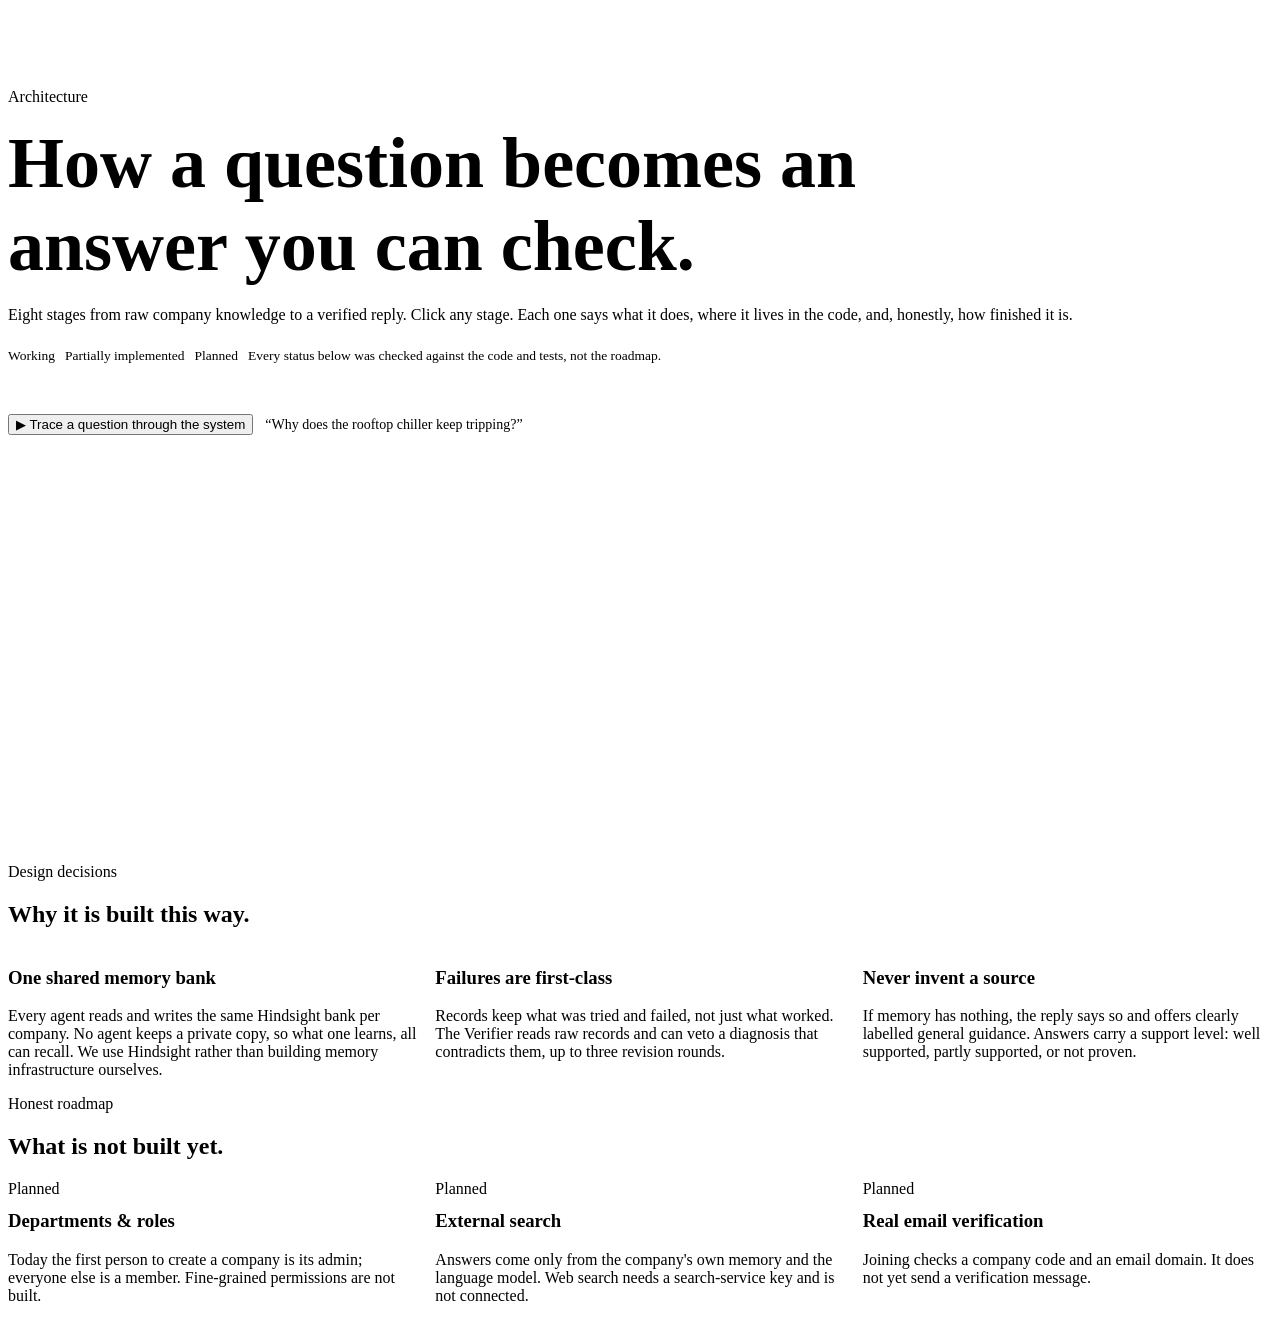
==== frontend/architecture.html @ f822f7d5 "Rebuild front end: landing, architecture, how-it-works, ChatGPT-style demo Navy/purple/cyan landing " ====
<!doctype html>
<html lang="en"><head><meta charset="utf-8"><meta name="viewport" content="width=device-width,initial-scale=1">
<title>Architecture — SiteMemory</title>
<link rel="preconnect" href="https://fonts.googleapis.com"><link href="https://fonts.googleapis.com/css2?family=Inter:wght@400;500;600&family=Sora:wght@600;700;800&family=JetBrains+Mono:wght@400;500&display=swap" rel="stylesheet">
<link rel="stylesheet" href="/static/site.css">
<style>
.top{padding:80px 0 30px}.top h1{font-size:clamp(38px,6vw,72px);font-weight:800;margin:16px 0 18px;max-width:900px}
.legend{display:flex;gap:10px;flex-wrap:wrap;margin-top:24px;align-items:center;color:var(--mu);font-size:13.5px}
.flow{display:grid;grid-template-columns:repeat(8,1fr);gap:10px;margin:46px 0 22px;position:relative}
.flow:before{content:"";position:absolute;left:3%;right:3%;top:32px;height:2px;background:var(--line)}
.flow .beam{position:absolute;left:3%;top:31px;height:4px;width:0;border-radius:4px;background:linear-gradient(90deg,var(--pu),var(--cy));box-shadow:0 0 18px var(--cy);transition:width .9s var(--ease)}
.nd{background:none;border:0;color:var(--tx);cursor:pointer;display:flex;flex-direction:column;align-items:center;gap:12px;font:inherit;position:relative;z-index:1;padding:0 2px}
.nd .ic{width:64px;height:64px;border-radius:20px;background:var(--card);border:1px solid var(--line);display:grid;place-items:center;font:700 18px "Sora";color:var(--pu2);transition:.35s var(--ease)}
.nd:hover .ic,.nd.on .ic{border-color:var(--pu);background:var(--card2);transform:translateY(-5px);box-shadow:0 18px 40px -12px rgba(139,92,246,.8);color:#fff}
.nd.lit .ic{border-color:var(--cy);box-shadow:0 0 0 4px rgba(34,211,238,.15),0 0 30px rgba(34,211,238,.5);color:#fff}
.nd span{font:600 13px "Inter";text-align:center;color:var(--mu);line-height:1.3}.nd.on span,.nd:hover span{color:#fff}
.nd i{position:absolute;top:-4px;right:calc(50% - 38px);width:12px;height:12px;border-radius:50%;border:2px solid var(--bg)}
.nd i.ok{background:var(--ok)}.nd i.part{background:var(--wa)}.nd i.plan{background:#556}
.trace{display:flex;gap:12px;align-items:center;flex-wrap:wrap;margin-bottom:34px}
.panel{display:grid;grid-template-columns:1.25fr 1fr;gap:18px}
.dp{min-height:360px}.dp h2{font-size:30px;margin:12px 0 10px}.dp .what{color:#cfd6f2;font-size:16.5px;margin-bottom:20px}
.kv{display:grid;gap:12px}.kv div{border-top:1px solid var(--line);padding-top:12px}.kv b{display:block;font:600 11.5px "Inter";letter-spacing:.1em;text-transform:uppercase;color:var(--pu2);margin-bottom:4px}.kv p{color:var(--mu);font-size:14.5px}
.kv .lim b{color:var(--wa)}
.side .row{display:flex;justify-content:space-between;gap:12px;padding:12px 0;border-bottom:1px solid var(--line);font-size:14.5px}.side .row:last-child{border:0}.side .row span{color:var(--mu)}
.mods{display:flex;gap:8px;flex-wrap:wrap;margin-top:6px}.mods span{font:500 12px "JetBrains Mono";color:var(--cy);background:rgba(34,211,238,.06);border:1px solid rgba(34,211,238,.25);padding:4px 9px;border-radius:8px}
.three{display:grid;grid-template-columns:repeat(3,1fr);gap:18px}
.dpanel{animation:pin .5s var(--ease)}@keyframes pin{from{opacity:0;transform:translateY(10px)}}
@media(max-width:900px){.flow{grid-template-columns:repeat(4,1fr);row-gap:30px}.flow:before,.beam{display:none}.panel,.three{grid-template-columns:1fr}}
</style></head><body>
<div id="spot"></div><div id="grid"></div><div id="navmount"></div>
<main>
<section class="top"><div class="wrap">
  <span class="eyebrow">Architecture</span>
  <h1 class="rv">How a question becomes <span class="grad">an answer you can check.</span></h1>
  <p class="lede rv" style="--d:1">Eight stages from raw company knowledge to a verified reply. Click any stage. Each one says what it does, where it lives in the code, and, honestly, how finished it is.</p>
  <div class="legend rv" style="--d:2"><span class="tag ok">Working</span><span class="tag part">Partially implemented</span><span class="tag plan">Planned</span><span>Every status below was checked against the code and tests, not the roadmap.</span></div>
</div></section>

<section style="padding-top:20px"><div class="wrap">
  <div class="trace rv"><button class="btn" id="run">▶ Trace a question through the system</button><span style="color:var(--mu);font-size:14px" id="tr">“Why does the rooftop chiller keep tripping?”</span></div>
  <div class="flow rv" id="flow"><div class="beam" id="beam"></div></div>
  <div class="panel">
    <div class="card dp" id="dp"></div>
    <div class="card side" id="side"></div>
  </div>
</div></section>

<section><div class="wrap">
  <div class="sec-h rv"><span class="eyebrow">Design decisions</span><h2>Why it is built <span class="grad">this way.</span></h2></div>
  <div class="three">
    <div class="card rv"><h3>One shared memory bank</h3><p>Every agent reads and writes the same Hindsight bank per company. No agent keeps a private copy, so what one learns, all can recall. We use Hindsight rather than building memory infrastructure ourselves.</p></div>
    <div class="card rv" style="--d:1"><h3>Failures are first-class</h3><p>Records keep what was tried and failed, not just what worked. The Verifier reads raw records and can veto a diagnosis that contradicts them, up to three revision rounds.</p></div>
    <div class="card rv" style="--d:2"><h3>Never invent a source</h3><p>If memory has nothing, the reply says so and offers clearly labelled general guidance. Answers carry a support level: well supported, partly supported, or not proven.</p></div>
  </div>
</div></section>

<section><div class="wrap">
  <div class="sec-h rv"><span class="eyebrow">Honest roadmap</span><h2>What is <span class="grad">not built yet.</span></h2></div>
  <div class="three">
    <div class="card rv"><span class="tag plan">Planned</span><h3 style="margin-top:12px">Departments &amp; roles</h3><p>Today the first person to create a company is its admin; everyone else is a member. Fine-grained permissions are not built.</p></div>
    <div class="card rv" style="--d:1"><span class="tag plan">Planned</span><h3 style="margin-top:12px">External search</h3><p>Answers come only from the company's own memory and the language model. Web search needs a search-service key and is not connected.</p></div>
    <div class="card rv" style="--d:2"><span class="tag plan">Planned</span><h3 style="margin-top:12px">Real email verification</h3><p>Joining checks a company code and an email domain. It does not yet send a verification message.</p></div>
  </div>
</div></section>
</main>
<div id="footmount"></div>
<script src="/static/site.js"></script>
<script>
$("#navmount").outerHTML=nav("a");$("#footmount").outerHTML=foot();
const N=[
 {k:"Knowledge sources",ic:"01",st:"ok",what:"Where experience enters: incident visits, written notes, uploaded documents, photos with a caption, and corrections made in chat.",
  how:"Technicians log visits or tell the chat \"Remember…\"; managers drop in case studies. Every item keeps its author and date.",lim:"A picture cannot be read without a vision model, so the person describes it and that caption is what is learned. Scanned PDFs are refused with a clear message.",mods:["records.py","workspaces.py","documents.py"],facts:[["Formats","txt · md · csv · json · log · text PDF"],["Provenance","author + date kept"],["Demo data","Sample HVAC records, labelled"]]},
 {k:"Document ingestion",ic:"02",st:"ok",what:"Turns a file into pieces a memory can hold, without losing where each piece came from.",
  how:"Text is extracted, cut into paragraph-aware sections of about 1,200 characters with a little overlap, and each section is retained with its document name and section number.",lim:"Limit of 60 sections and 2 MB per file.",mods:["documents.py","records.py","app.py /api/docs"],facts:[["Chunk size","≈1,200 chars + overlap"],["Max","60 sections · 2 MB"],["Reference","kept per section"]]},
 {k:"RAG retrieval + Hindsight memory",ic:"03",st:"ok",what:"The memory layer. Hindsight retains each record, recalls the ones that match a question, and reflects an answer from them.",
  how:"Each company has its own bank. Recall is tag-scoped when a machine or site is known. If Hindsight is unreachable or returns nothing right after a save, a local keyword index fills the gap, and the status chip says which backend answered.",lim:"We rely on Hindsight's internal search; there is no vector database of our own. Hindsight needs account credit; without it the app runs on the local keyword fallback.",mods:["memory.py","HindsightMemory","FallbackMemory","LocalMemory"],facts:[["Operations","retain · recall · reflect"],["Isolation","one bank per company"],["Fallback","local BM25, flagged in UI"]]},
 {k:"Agent orchestration",ic:"04",st:"part",what:"A mesh of agents that coordinate through the shared memory instead of passing private messages.",
  how:"Alarm feed → Dispatcher (rules) → Diagnostician (recall + reflect + model) → Parts → Verifier → Technician briefing. Each handoff is an event you can watch. Chaos drills switch one dependency off to show graceful degradation.",lim:"The Band transport between agents is tested against a mock only; with no Band keys the same agents run in-process. We do not fake that a live Band run happened.",mods:["mesh/runner.py","agents.py","beliefs.py","evidence.py"],facts:[["Agents","6 + Feedback/Learning"],["Transport","in-process · Band ready"],["Drills","band · memory · llm off"]]},
 {k:"Groq inference",ic:"05",st:"ok",what:"The language model that writes diagnoses, parts lists and general answers.",
  how:"A chain of models (gpt-oss-120b → gpt-oss-20b → qwen) with retry-after handling. If no model answers, rule-based backups produce a plain answer and the UI says so.",lim:"The free tier has daily token limits, which can empty the model chain. A paid key lifts that.",mods:["llm.py"],facts:[["Primary","openai/gpt-oss-120b"],["Failover","2 further models"],["No model","rule-based backup"]]},
 {k:"Verification",ic:"06",st:"part",what:"A check before anything reaches a technician: does the diagnosis contradict the raw records?",
  how:"The Verifier is deterministic code reading the raw records. It can veto or revise a diagnosis (up to three rounds). Chat answers are labelled by evidence level using the same provenance rules.",lim:"Free-form chat answers are labelled and cited but not yet run through the Verifier agent.",mods:["agents.py Verifier","provenance.py"],facts:[["Agent runs","Verifier can veto"],["Chat","provenance label"],["Rounds","max 3"]]},
 {k:"Final response",ic:"07",st:"ok",what:"What the person sees: the answer, the records behind it, how well supported it is, and what to do next.",
  how:"Sources are listed with reference and date. Corrections made by colleagues are shown first. When memory has nothing, the reply says so and gives general guidance, labelled as such.",lim:"A numeric confidence score is shown only where a real scoring mechanism exists (Wilson intervals on repair outcomes), never invented for chat.",mods:["app.py /api/chat","provenance.py"],facts:[["Shows","answer · sources · basis"],["Empty memory","says so, labels guidance"],["Corrections","shown first"]]},
 {k:"Feedback & learning",ic:"08",st:"ok",what:"Closes the loop so the memory improves from use.",
  how:"A thumbs-down with a correction is retained and surfaced ahead of the next answer. Repair outcomes move an evidence ladder (suspected → fixed at visit → stable 30 → 90 days); a belief-drift engine flags when the history changes.",lim:"Evaluation numbers on the real memory need Hindsight credit and a paid model tier to run in full; the harness is built and leak-proof, results are not claimed.",mods:["evidence.py","beliefs.py","evaluation.py"],facts:[["Evidence","Wilson intervals"],["Weak signal","n < 5 flagged"],["Eval","held-out replay harness"]]}
];
const flow=$("#flow");N.forEach((n,i)=>{const b=document.createElement("button");b.className="nd";b.innerHTML=`<i class="${n.st}"></i><div class="ic">${n.ic}</div><span>${n.k}</span>`;b.onclick=()=>pick(i);flow.appendChild(b)});
const SL={ok:["Working","ok"],part:["Partially implemented","part"],plan:["Planned","plan"]};
function pick(i,keepBeam){const n=N[i];$$(".nd").forEach((b,j)=>b.classList.toggle("on",j===i));
  const [lab,cls]=SL[n.st];
  $("#dp").innerHTML=`<div class="dpanel"><span class="tag ${cls}">${lab}</span><h2>${esc(n.k)}</h2><p class="what">${esc(n.what)}</p><div class="kv"><div><b>How it works</b><p>${esc(n.how)}</p></div><div class="lim"><b>Honest limit</b><p>${esc(n.lim)}</p></div></div></div>`;
  $("#side").innerHTML=`<div class="dpanel"><b style="font:600 11.5px Inter;letter-spacing:.1em;text-transform:uppercase;color:var(--pu2)">Where it lives</b><div class="mods" style="margin:10px 0 18px">${n.mods.map(m=>`<span>${esc(m)}</span>`).join("")}</div>${n.facts.map(f=>`<div class="row"><span>${esc(f[0])}</span><b>${esc(f[1])}</b></div>`).join("")}</div>`;
  if(!keepBeam)$("#beam").style.width=(i/(N.length-1)*94)+"%"}
let tracing=false;
$("#run").onclick=async()=>{if(tracing)return;tracing=true;$("#run").textContent="Tracing…";
  for(let i=0;i<N.length;i++){pick(i);$$(".nd")[i].classList.add("lit");await new Promise(r=>setTimeout(r,1100))}
  $("#run").textContent="▶ Trace again";tracing=false;setTimeout(()=>$$(".nd").forEach(b=>b.classList.remove("lit")),1500)};
pick(2);
</script></body></html>
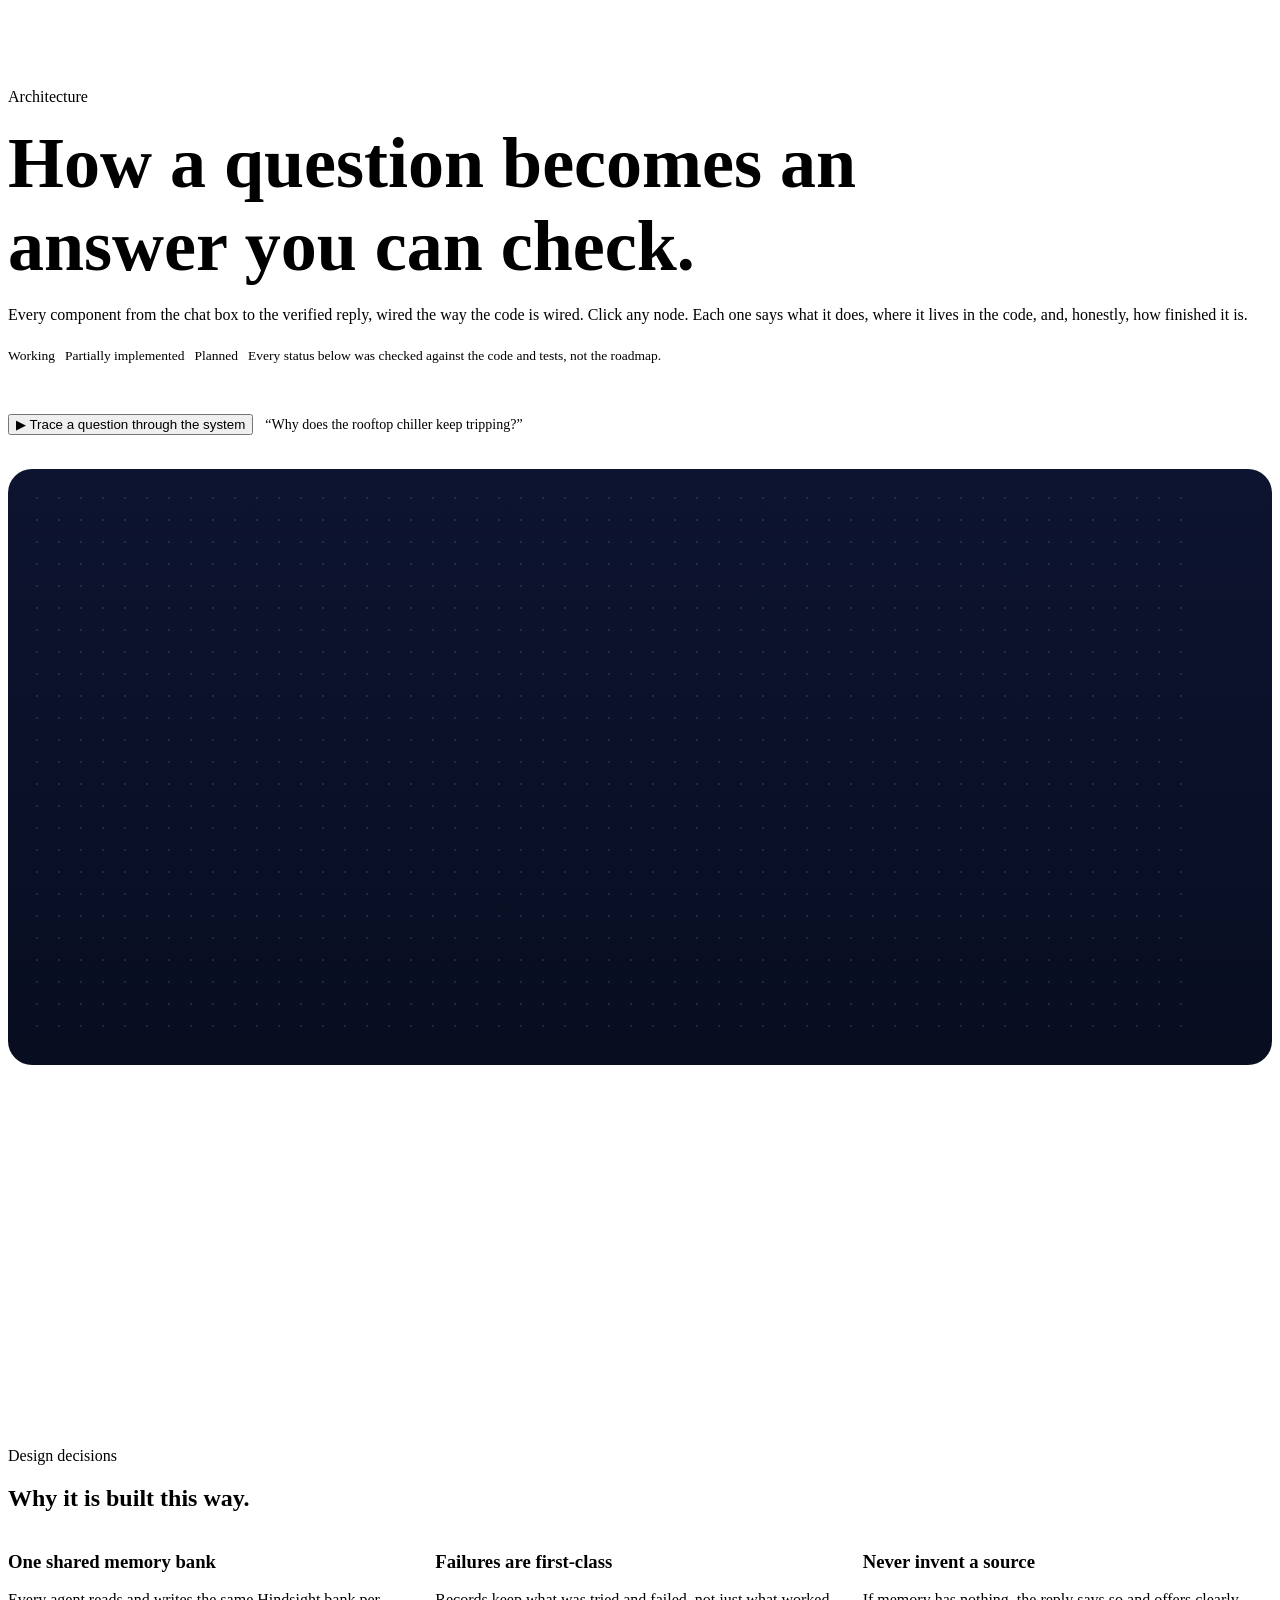
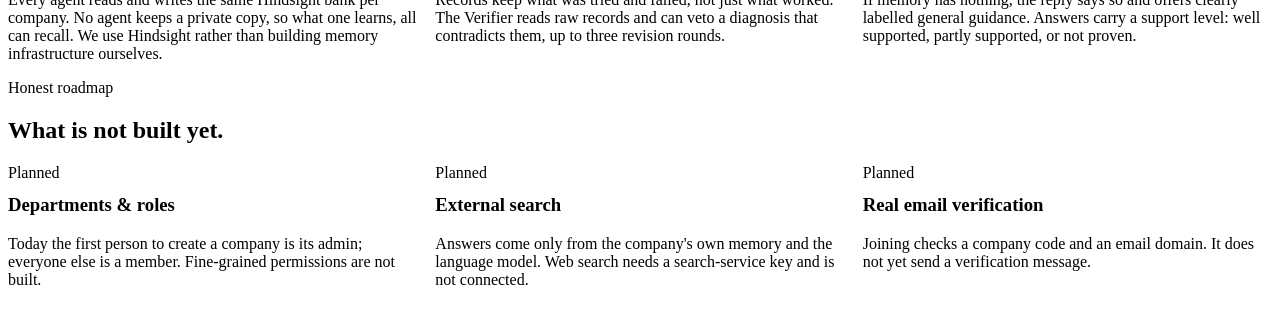
==== commit 26712b16: "Architecture: n8n-style canvas with all 15 components and honest status; logo at the far left of the" ====
--- a/frontend/architecture.html
+++ b/frontend/architecture.html
@@ -1,6 +1,7 @@
 <!doctype html>
 <html lang="en"><head><meta charset="utf-8"><meta name="viewport" content="width=device-width,initial-scale=1">
 <title>Architecture — SiteMemory</title>
+<link rel="icon" type="image/svg+xml" href="/static/logo.svg">
 <link rel="preconnect" href="https://fonts.googleapis.com"><link href="https://fonts.googleapis.com/css2?family=Inter:wght@400;500;600&family=Sora:wght@600;700;800&family=JetBrains+Mono:wght@400;500&display=swap" rel="stylesheet">
 <link rel="stylesheet" href="/static/site.css">
 <style>
@@ -16,6 +17,20 @@
 .nd span{font:600 13px "Inter";text-align:center;color:var(--mu);line-height:1.3}.nd.on span,.nd:hover span{color:#fff}
 .nd i{position:absolute;top:-4px;right:calc(50% - 38px);width:12px;height:12px;border-radius:50%;border:2px solid var(--bg)}
 .nd i.ok{background:var(--ok)}.nd i.part{background:var(--wa)}.nd i.plan{background:#556}
+.cvw{border:1px solid var(--line);border-radius:24px;background:linear-gradient(180deg,#0d1430,#080d20);padding:18px;margin:34px 0 22px;overflow-x:auto}
+.cv{position:relative;height:560px;min-width:1040px;margin-right:56px;background-image:radial-gradient(rgba(143,153,194,.18) 1px,transparent 1px);background-size:22px 22px;border-radius:16px}
+.cv svg{position:absolute;inset:0;width:100%;height:100%;overflow:visible}
+.cv path{fill:none;stroke:#2a3568;stroke-width:2.2;transition:stroke .3s}
+.cv path.lit{stroke:var(--cy);filter:drop-shadow(0 0 5px var(--cy));stroke-dasharray:8 8;animation:dash .5s linear infinite}
+@keyframes dash{to{stroke-dashoffset:-16}}
+.cn{position:absolute;transform:translate(-50%,-50%);width:138px;background:var(--card2);border:1px solid var(--line);border-radius:14px;padding:10px 12px;cursor:pointer;text-align:left;color:var(--tx);font:inherit;transition:.3s var(--ease)}
+.cn b{display:flex;align-items:center;gap:8px;font:600 12.5px "Inter";line-height:1.25}.cn b i{width:9px;height:9px;border-radius:50%;flex:none}
+.cn i.ok{background:var(--ok)}.cn i.part{background:var(--wa)}.cn i.plan{background:#667}
+.cn small{display:block;font:500 11px "Inter";color:var(--mu);margin-top:3px}
+.cn:hover,.cn.on{border-color:var(--pu);transform:translate(-50%,-50%) scale(1.06);box-shadow:0 14px 34px -10px rgba(139,92,246,.8);z-index:3}
+.cn.lit{border-color:var(--cy);box-shadow:0 0 0 3px rgba(34,211,238,.15),0 0 28px rgba(34,211,238,.45)}
+.cn.mem{border-color:rgba(139,92,246,.55)}
+
 .trace{display:flex;gap:12px;align-items:center;flex-wrap:wrap;margin-bottom:34px}
 .panel{display:grid;grid-template-columns:1.25fr 1fr;gap:18px}
 .dp{min-height:360px}.dp h2{font-size:30px;margin:12px 0 10px}.dp .what{color:#cfd6f2;font-size:16.5px;margin-bottom:20px}
@@ -32,13 +47,13 @@
 <section class="top"><div class="wrap">
   <span class="eyebrow">Architecture</span>
   <h1 class="rv">How a question becomes <span class="grad">an answer you can check.</span></h1>
-  <p class="lede rv" style="--d:1">Eight stages from raw company knowledge to a verified reply. Click any stage. Each one says what it does, where it lives in the code, and, honestly, how finished it is.</p>
+  <p class="lede rv" style="--d:1">Every component from the chat box to the verified reply, wired the way the code is wired. Click any node. Each one says what it does, where it lives in the code, and, honestly, how finished it is.</p>
   <div class="legend rv" style="--d:2"><span class="tag ok">Working</span><span class="tag part">Partially implemented</span><span class="tag plan">Planned</span><span>Every status below was checked against the code and tests, not the roadmap.</span></div>
 </div></section>
 
 <section style="padding-top:20px"><div class="wrap">
   <div class="trace rv"><button class="btn" id="run">▶ Trace a question through the system</button><span style="color:var(--mu);font-size:14px" id="tr">“Why does the rooftop chiller keep tripping?”</span></div>
-  <div class="flow rv" id="flow"><div class="beam" id="beam"></div></div>
+  <div class="cvw rv"><div class="cv" id="cv"><svg id="svg"></svg></div></div>
   <div class="panel">
     <div class="card dp" id="dp"></div>
     <div class="card side" id="side"></div>
@@ -67,34 +82,44 @@
 <script src="/static/site.js"></script>
 <script>
 $("#navmount").outerHTML=nav("a");$("#footmount").outerHTML=foot();
-const N=[
- {k:"Knowledge sources",ic:"01",st:"ok",what:"Where experience enters: incident visits, written notes, uploaded documents, photos with a caption, and corrections made in chat.",
-  how:"Technicians log visits or tell the chat \"Remember…\"; managers drop in case studies. Every item keeps its author and date.",lim:"A picture cannot be read without a vision model, so the person describes it and that caption is what is learned. Scanned PDFs are refused with a clear message.",mods:["records.py","workspaces.py","documents.py"],facts:[["Formats","txt · md · csv · json · log · text PDF"],["Provenance","author + date kept"],["Demo data","Sample HVAC records, labelled"]]},
- {k:"Document ingestion",ic:"02",st:"ok",what:"Turns a file into pieces a memory can hold, without losing where each piece came from.",
-  how:"Text is extracted, cut into paragraph-aware sections of about 1,200 characters with a little overlap, and each section is retained with its document name and section number.",lim:"Limit of 60 sections and 2 MB per file.",mods:["documents.py","records.py","app.py /api/docs"],facts:[["Chunk size","≈1,200 chars + overlap"],["Max","60 sections · 2 MB"],["Reference","kept per section"]]},
- {k:"RAG retrieval + Hindsight memory",ic:"03",st:"ok",what:"The memory layer. Hindsight retains each record, recalls the ones that match a question, and reflects an answer from them.",
-  how:"Each company has its own bank. Recall is tag-scoped when a machine or site is known. If Hindsight is unreachable or returns nothing right after a save, a local keyword index fills the gap, and the status chip says which backend answered.",lim:"We rely on Hindsight's internal search; there is no vector database of our own. Hindsight needs account credit; without it the app runs on the local keyword fallback.",mods:["memory.py","HindsightMemory","FallbackMemory","LocalMemory"],facts:[["Operations","retain · recall · reflect"],["Isolation","one bank per company"],["Fallback","local BM25, flagged in UI"]]},
- {k:"Agent orchestration",ic:"04",st:"part",what:"A mesh of agents that coordinate through the shared memory instead of passing private messages.",
-  how:"Alarm feed → Dispatcher (rules) → Diagnostician (recall + reflect + model) → Parts → Verifier → Technician briefing. Each handoff is an event you can watch. Chaos drills switch one dependency off to show graceful degradation.",lim:"The Band transport between agents is tested against a mock only; with no Band keys the same agents run in-process. We do not fake that a live Band run happened.",mods:["mesh/runner.py","agents.py","beliefs.py","evidence.py"],facts:[["Agents","6 + Feedback/Learning"],["Transport","in-process · Band ready"],["Drills","band · memory · llm off"]]},
- {k:"Groq inference",ic:"05",st:"ok",what:"The language model that writes diagnoses, parts lists and general answers.",
-  how:"A chain of models (gpt-oss-120b → gpt-oss-20b → qwen) with retry-after handling. If no model answers, rule-based backups produce a plain answer and the UI says so.",lim:"The free tier has daily token limits, which can empty the model chain. A paid key lifts that.",mods:["llm.py"],facts:[["Primary","openai/gpt-oss-120b"],["Failover","2 further models"],["No model","rule-based backup"]]},
- {k:"Verification",ic:"06",st:"part",what:"A check before anything reaches a technician: does the diagnosis contradict the raw records?",
-  how:"The Verifier is deterministic code reading the raw records. It can veto or revise a diagnosis (up to three rounds). Chat answers are labelled by evidence level using the same provenance rules.",lim:"Free-form chat answers are labelled and cited but not yet run through the Verifier agent.",mods:["agents.py Verifier","provenance.py"],facts:[["Agent runs","Verifier can veto"],["Chat","provenance label"],["Rounds","max 3"]]},
- {k:"Final response",ic:"07",st:"ok",what:"What the person sees: the answer, the records behind it, how well supported it is, and what to do next.",
-  how:"Sources are listed with reference and date. Corrections made by colleagues are shown first. When memory has nothing, the reply says so and gives general guidance, labelled as such.",lim:"A numeric confidence score is shown only where a real scoring mechanism exists (Wilson intervals on repair outcomes), never invented for chat.",mods:["app.py /api/chat","provenance.py"],facts:[["Shows","answer · sources · basis"],["Empty memory","says so, labels guidance"],["Corrections","shown first"]]},
- {k:"Feedback & learning",ic:"08",st:"ok",what:"Closes the loop so the memory improves from use.",
-  how:"A thumbs-down with a correction is retained and surfaced ahead of the next answer. Repair outcomes move an evidence ladder (suspected → fixed at visit → stable 30 → 90 days); a belief-drift engine flags when the history changes.",lim:"Evaluation numbers on the real memory need Hindsight credit and a paid model tier to run in full; the harness is built and leak-proof, results are not claimed.",mods:["evidence.py","beliefs.py","evaluation.py"],facts:[["Evidence","Wilson intervals"],["Weak signal","n < 5 flagged"],["Eval","held-out replay harness"]]}
-];
-const flow=$("#flow");N.forEach((n,i)=>{const b=document.createElement("button");b.className="nd";b.innerHTML=`<i class="${n.st}"></i><div class="ic">${n.ic}</div><span>${n.k}</span>`;b.onclick=()=>pick(i);flow.appendChild(b)});
+const N={
+ ui:{p:[6,50],k:"Chat UI",st:"ok",what:"What people use: a ChatGPT-style chat with history, document and photo upload, thumbs for feedback, light and dark mode.",how:"Single-page front end served by FastAPI. Conversations are kept in the browser; every request carries the signed token.",lim:"Conversation history lives in the browser (localStorage), not on the server, so it does not follow a person to another device.",mods:["frontend/index.html"],facts:[["Pages","landing · chat · how · architecture"],["History","browser only"],["Voice","browser speech"]]},
+ api:{p:[22,50],k:"FastAPI backend",st:"ok",what:"Receives and processes every request: chat, uploads, runs, feedback, evaluation.",how:"One FastAPI app. Heavy calls run in a threadpool; agent runs stream to the browser over server-sent events.",lim:"A single process. No queue or horizontal scaling yet.",mods:["backend/app.py"],facts:[["Style","REST + SSE"],["Validation","pydantic models"],["Tests","94 passing"]]},
+ auth:{p:[22,16],k:"Auth & workspace",st:"part",what:"Identifies the user and company, and keeps every company's memory separate.",how:"Company code + work email (domain limit) issue an HMAC-signed token. The first person to create a company is its admin. Each company has its own Hindsight bank. A guest session opens the public demo company.",lim:"No real email verification, no roles beyond admin/member, no departments. Stated plainly in the sign-in screen.",mods:["workspaces.py","app.py current()"],facts:[["Token","HMAC-signed"],["Isolation","bank per company"],["Missing","email verify · RBAC"]]},
+ qp:{p:[38,50],k:"Query processing",st:"ok",what:"Understands what the person is doing before any memory is touched.",how:"Routes a message as a question, something to remember, or small talk. Pulls out machine ids, joins a short follow-up to the previous question, and scopes recall by tag when a machine or site is known.",lim:"Rule-based routing plus a model for small talk; no learned intent classifier.",mods:["chatintent.py","app.py chat()"],facts:[["Intents","ask · remember · greeting"],["Context","previous question"],["Scope","machine · site tags"]]},
+ ingest:{p:[38,16],k:"Document ingestion",st:"ok",what:"How uploaded documents enter memory.",how:"Text is extracted (txt, md, csv, json, log, text PDF), cut into paragraph-aware sections of about 1,200 characters with overlap, and each section keeps its document name and number. A photo is kept with the caption the person writes.",lim:"60 sections and 2 MB per file. Scanned PDFs are refused; a picture is not read without a vision model.",mods:["documents.py","records.py"],facts:[["Chunk","≈1,200 chars + overlap"],["Limit","60 sections · 2 MB"],["Photos","caption is what is learned"]]},
+ retain:{p:[54,16],k:"Hindsight retain",st:"ok",what:"How new experiences are stored.",how:"Each visit, note, document section or correction is written with tags (machine, site, kind), a date, a document id and its author. Hindsight ingests in the background, so recall can lag moments after a save; a local copy covers that gap.",lim:"Needs Hindsight credit; without it the same call writes to the local keyword store.",mods:["memory.py","records.py"],facts:[["Writes","tags · date · doc id · author"],["Lag","background ingestion"],["Fallback","local, flagged in UI"]]},
+ db:{p:[70,16],k:"Database & cloud storage",st:"part",what:"Where everything persists.",how:"Hindsight Cloud holds the memory bank per company. A local keyword store mirrors it. Company registry, library, templates and uploaded pictures are JSON files and a folder on the server.",lim:"There is no relational database yet: those JSON files are fine for a demo, not for many companies. Conversations are not stored server-side.",mods:["memory.py","workspaces.py","data/ws/"],facts:[["Memory","Hindsight Cloud + local"],["Metadata","JSON files"],["Planned","Postgres + object storage"]]},
+ recall:{p:[54,50],k:"Hindsight recall",st:"ok",what:"Actual organizational memory retrieval.",how:"Searches the company's bank for the records that match the question, tag-scoped when known, and returns each with its reference, date and tags. If Hindsight answers with nothing right after a save, a real keyword match from the local copy fills the gap and says so.",lim:"We rely on Hindsight's own search; there is no vector database of our own.",mods:["memory.py recall()","FallbackMemory"],facts:[["Returns","ref · date · text · tags"],["Top","8 records"],["Fallback","BM25, score above 0"]]},
+ reflect:{p:[70,33],k:"Hindsight reflect",st:"ok",what:"How accumulated experiences are analyzed.",how:"Asks Hindsight to reason over the stored records and write an answer that reflects patterns across visits. The Thinking option asks for a larger reflect budget.",lim:"While a new bank is still ingesting, reflect can say 'nothing found'. Then the answer is written from the recalled records instead.",mods:["memory.py reflect()"],facts:[["Budget","low · high (Thinking)"],["Used by","chat · diagnostician"],["If empty","grounded summary"]]},
+ ctx:{p:[70,50],k:"Context builder",st:"part",what:"Combines retrieved knowledge before it goes to Groq.",how:"Numbers the top records, puts any colleague correction first, tells the model to answer only from them and cite [1], [2], and to say NO_MATCH if none relate.",lim:"Simple: top 6 records trimmed to about 420 characters each. No re-ranking and no token-budget packing yet.",mods:["app.py _ask()","provenance.py"],facts:[["Records","6 × 420 chars"],["Order","corrections first"],["Guard","NO_MATCH"]]},
+ groq:{p:[88,50],k:"Groq inference",st:"ok",what:"The language model that writes the answer.",how:"gpt-oss-120b, then gpt-oss-20b, then qwen, with retry-after handling. With no model available, rule-based backups answer plainly and the UI says so.",lim:"The free tier has daily token limits; a paid key removes that.",mods:["llm.py"],facts:[["Primary","gpt-oss-120b"],["Failover","2 more models"],["Voice","Whisper large-v3"]]},
+ agents:{p:[38,84],k:"Agent orchestration",st:"part",what:"Coordinates the seven specialized agents.",how:"Alarm feed → Dispatcher (rules) → Diagnostician (recall + reflect + model) → Parts → Verifier → Technician briefing → Feedback & learning. They coordinate through the shared bank, and every handoff is a streamed event. Chaos drills switch one dependency off.",lim:"The Band transport between agents is tested against a mock only; without Band keys the same agents run in-process. A live Band run has not happened.",mods:["mesh/runner.py","agents.py"],facts:[["Agents","7"],["Transport","in-process · Band ready"],["Drills","band · memory · llm"]]},
+ verifier:{p:[54,84],k:"Verifier",st:"part",what:"Checks proposed solutions.",how:"Deterministic code that reads the raw job records, can veto or revise a diagnosis (up to three rounds), and records why. Chat answers get an evidence label from the same provenance rules.",lim:"Free-form chat answers are labelled and cited but not yet run through the Verifier agent.",mods:["agents.py","provenance.py"],facts:[["Agent runs","can veto"],["Chat","evidence label"],["Rounds","max 3"]]},
+ final:{p:[88,84],k:"Final response",st:"ok",what:"What the person sees: the answer, its sources, how well supported it is, and corrections first.",how:"Records are listed with reference and date; a colleague's correction shows ahead of the answer. With nothing in memory the reply says so and gives general guidance, labelled.",lim:"A numeric confidence appears only where a real scoring mechanism exists, never invented for chat.",mods:["app.py","provenance.py"],facts:[["Shows","answer · sources · basis"],["Empty","labelled guidance"],["Next steps","from the briefing"]]},
+ feedback:{p:[88,16],k:"Feedback & learning",st:"ok",what:"Captures outcomes for future memory.",how:"A thumbs-down with a correction is retained and shown first next time. Repair outcomes move an evidence ladder (suspected → fixed at visit → stable 30 → 90 days) and a belief-drift engine flags when old lessons stop holding.",lim:"Real evaluation numbers need Hindsight credit and a paid model tier to run in full; the harness is built and leak-proof.",mods:["evidence.py","beliefs.py","evaluation.py"],facts:[["Evidence","Wilson intervals"],["Weak signal","n < 5"],["Eval","held-out replay"]]}
+};
+const E=[["ui","api"],["api","auth"],["api","qp"],["qp","recall"],["ingest","retain"],["retain","db"],["db","recall"],["db","reflect"],["recall","ctx"],["reflect","ctx"],["ctx","groq"],["groq","verifier"],["verifier","final"],["final","feedback"],["feedback","db"],["api","agents"],["agents","verifier"]];
+const cv=$("#cv");
+for(const [k,n] of Object.entries(N)){const b=document.createElement("button");b.className="cn"+(["recall","reflect","retain","db"].includes(k)?" mem":"");b.dataset.k=k;b.style.left=n.p[0]+"%";b.style.top=n.p[1]+"%";b.innerHTML=`<b><i class="${n.st}"></i>${n.k}</b>`;b.onclick=()=>pick(k);cv.appendChild(b)}
+function pos(k){const r=cv.getBoundingClientRect();return [N[k].p[0]/100*r.width,N[k].p[1]/100*r.height]}
+function draw(){const r=cv.getBoundingClientRect();const svg=$("#svg");svg.setAttribute("viewBox",`0 0 ${r.width} ${r.height}`);
+  svg.innerHTML=E.map(([a,b])=>{let [x1,y1]=pos(a),[x2,y2]=pos(b);const dx=x2-x1,dy=y2-y1,h=Math.abs(dx)>=Math.abs(dy)*.6;if(!h&&Math.abs(dy)<80){/* short vertical hop */}
+    if(h){x1+=dx>0?69:-69;x2-=dx>0?69:-69}else{y1+=dy>0?24:-24;y2-=dy>0?24:-24}
+    const m=h?(x1+x2)/2:0,mm=h?0:(y1+y2)/2;const d=h?`M${x1},${y1} C${m},${y1} ${m},${y2} ${x2},${y2}`:`M${x1},${y1} C${x1},${mm} ${x2},${mm} ${x2},${y2}`;
+    let dd=d;if(a==="final"&&b==="feedback"){const [fx,fy]=pos(a),[tx,ty]=pos(b);dd=`M${fx+69},${fy} C${fx+150},${fy} ${tx+150},${ty} ${tx+69},${ty}`}
+    return `<path data-e="${a}-${b}" d="${dd}"/>`}).join("")}
+draw();addEventListener("resize",draw);
 const SL={ok:["Working","ok"],part:["Partially implemented","part"],plan:["Planned","plan"]};
-function pick(i,keepBeam){const n=N[i];$$(".nd").forEach((b,j)=>b.classList.toggle("on",j===i));
-  const [lab,cls]=SL[n.st];
+function pick(k){const n=N[k];$$(".cn").forEach(b=>b.classList.toggle("on",b.dataset.k===k));const [lab,cls]=SL[n.st];
   $("#dp").innerHTML=`<div class="dpanel"><span class="tag ${cls}">${lab}</span><h2>${esc(n.k)}</h2><p class="what">${esc(n.what)}</p><div class="kv"><div><b>How it works</b><p>${esc(n.how)}</p></div><div class="lim"><b>Honest limit</b><p>${esc(n.lim)}</p></div></div></div>`;
-  $("#side").innerHTML=`<div class="dpanel"><b style="font:600 11.5px Inter;letter-spacing:.1em;text-transform:uppercase;color:var(--pu2)">Where it lives</b><div class="mods" style="margin:10px 0 18px">${n.mods.map(m=>`<span>${esc(m)}</span>`).join("")}</div>${n.facts.map(f=>`<div class="row"><span>${esc(f[0])}</span><b>${esc(f[1])}</b></div>`).join("")}</div>`;
-  if(!keepBeam)$("#beam").style.width=(i/(N.length-1)*94)+"%"}
-let tracing=false;
+  $("#side").innerHTML=`<div class="dpanel"><b style="font:600 11.5px Inter;letter-spacing:.1em;text-transform:uppercase;color:var(--pu2)">Where it lives</b><div class="mods" style="margin:10px 0 18px">${n.mods.map(m=>`<span>${esc(m)}</span>`).join("")}</div>${n.facts.map(f=>`<div class="row"><span>${esc(f[0])}</span><b>${esc(f[1])}</b></div>`).join("")}</div>`}
+const TRACE=["ui","api","auth","qp","recall","ctx","groq","verifier","final","feedback"];
+let tracing=false;const sleep=ms=>new Promise(r=>setTimeout(r,ms));
 $("#run").onclick=async()=>{if(tracing)return;tracing=true;$("#run").textContent="Tracing…";
-  for(let i=0;i<N.length;i++){pick(i);$$(".nd")[i].classList.add("lit");await new Promise(r=>setTimeout(r,1100))}
-  $("#run").textContent="▶ Trace again";tracing=false;setTimeout(()=>$$(".nd").forEach(b=>b.classList.remove("lit")),1500)};
-pick(2);
+  for(let i=0;i<TRACE.length;i++){const k=TRACE[i];pick(k);$(`.cn[data-k="${k}"]`).classList.add("lit");
+    const pairs=E.filter(([a,b])=>b===k&&TRACE.slice(0,i).includes(a));if(k==="recall"){const d=$(`#svg path[data-e="db-recall"]`);d&&d.classList.add("lit")}
+    pairs.forEach(([a,b])=>{const e=$(`#svg path[data-e="${a}-${b}"]`);e&&e.classList.add("lit")});await sleep(1100)}
+  $("#run").textContent="▶ Trace again";tracing=false;setTimeout(()=>{$$(".cn.lit").forEach(b=>b.classList.remove("lit"));$$("#svg path.lit").forEach(b=>b.classList.remove("lit"))},1600)};
+pick("recall");
 </script></body></html>
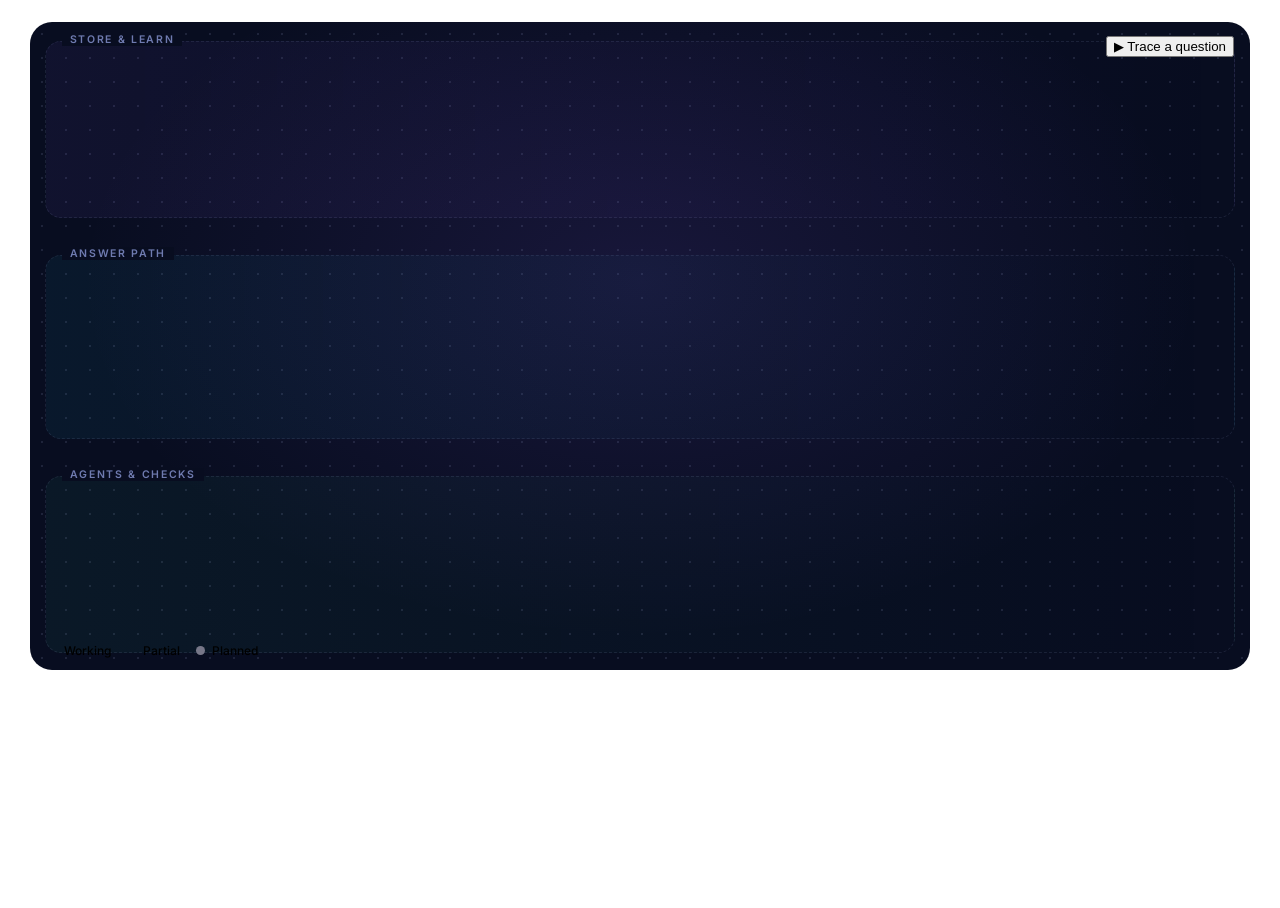
==== commit a872ecbc: "Full-screen architecture canvas, Memory ON/OFF on its own page, dark full-screen Library and Company" ====
--- a/frontend/architecture.html
+++ b/frontend/architecture.html
@@ -5,83 +5,47 @@
 <link rel="preconnect" href="https://fonts.googleapis.com"><link href="https://fonts.googleapis.com/css2?family=Inter:wght@400;500;600&family=Sora:wght@600;700;800&family=JetBrains+Mono:wght@400;500&display=swap" rel="stylesheet">
 <link rel="stylesheet" href="/static/site.css">
 <style>
-.top{padding:80px 0 30px}.top h1{font-size:clamp(38px,6vw,72px);font-weight:800;margin:16px 0 18px;max-width:900px}
-.legend{display:flex;gap:10px;flex-wrap:wrap;margin-top:24px;align-items:center;color:var(--mu);font-size:13.5px}
-.flow{display:grid;grid-template-columns:repeat(8,1fr);gap:10px;margin:46px 0 22px;position:relative}
-.flow:before{content:"";position:absolute;left:3%;right:3%;top:32px;height:2px;background:var(--line)}
-.flow .beam{position:absolute;left:3%;top:31px;height:4px;width:0;border-radius:4px;background:linear-gradient(90deg,var(--pu),var(--cy));box-shadow:0 0 18px var(--cy);transition:width .9s var(--ease)}
-.nd{background:none;border:0;color:var(--tx);cursor:pointer;display:flex;flex-direction:column;align-items:center;gap:12px;font:inherit;position:relative;z-index:1;padding:0 2px}
-.nd .ic{width:64px;height:64px;border-radius:20px;background:var(--card);border:1px solid var(--line);display:grid;place-items:center;font:700 18px "Sora";color:var(--pu2);transition:.35s var(--ease)}
-.nd:hover .ic,.nd.on .ic{border-color:var(--pu);background:var(--card2);transform:translateY(-5px);box-shadow:0 18px 40px -12px rgba(139,92,246,.8);color:#fff}
-.nd.lit .ic{border-color:var(--cy);box-shadow:0 0 0 4px rgba(34,211,238,.15),0 0 30px rgba(34,211,238,.5);color:#fff}
-.nd span{font:600 13px "Inter";text-align:center;color:var(--mu);line-height:1.3}.nd.on span,.nd:hover span{color:#fff}
-.nd i{position:absolute;top:-4px;right:calc(50% - 38px);width:12px;height:12px;border-radius:50%;border:2px solid var(--bg)}
-.nd i.ok{background:var(--ok)}.nd i.part{background:var(--wa)}.nd i.plan{background:#556}
-.cvw{border:1px solid var(--line);border-radius:24px;background:linear-gradient(180deg,#0d1430,#080d20);padding:18px;margin:34px 0 22px;overflow-x:auto}
-.cv{position:relative;height:560px;min-width:1040px;margin-right:56px;background-image:radial-gradient(rgba(143,153,194,.18) 1px,transparent 1px);background-size:22px 22px;border-radius:16px}
-.cv svg{position:absolute;inset:0;width:100%;height:100%;overflow:visible}
-.cv path{fill:none;stroke:#2a3568;stroke-width:2.2;transition:stroke .3s}
-.cv path.lit{stroke:var(--cy);filter:drop-shadow(0 0 5px var(--cy));stroke-dasharray:8 8;animation:dash .5s linear infinite}
-@keyframes dash{to{stroke-dashoffset:-16}}
-.cn{position:absolute;transform:translate(-50%,-50%);width:138px;background:var(--card2);border:1px solid var(--line);border-radius:14px;padding:10px 12px;cursor:pointer;text-align:left;color:var(--tx);font:inherit;transition:.3s var(--ease)}
-.cn b{display:flex;align-items:center;gap:8px;font:600 12.5px "Inter";line-height:1.25}.cn b i{width:9px;height:9px;border-radius:50%;flex:none}
-.cn i.ok{background:var(--ok)}.cn i.part{background:var(--wa)}.cn i.plan{background:#667}
-.cn small{display:block;font:500 11px "Inter";color:var(--mu);margin-top:3px}
-.cn:hover,.cn.on{border-color:var(--pu);transform:translate(-50%,-50%) scale(1.06);box-shadow:0 14px 34px -10px rgba(139,92,246,.8);z-index:3}
-.cn.lit{border-color:var(--cy);box-shadow:0 0 0 3px rgba(34,211,238,.15),0 0 28px rgba(34,211,238,.45)}
-.cn.mem{border-color:rgba(139,92,246,.55)}
-
-.trace{display:flex;gap:12px;align-items:center;flex-wrap:wrap;margin-bottom:34px}
-.panel{display:grid;grid-template-columns:1.25fr 1fr;gap:18px}
-.dp{min-height:360px}.dp h2{font-size:30px;margin:12px 0 10px}.dp .what{color:#cfd6f2;font-size:16.5px;margin-bottom:20px}
-.kv{display:grid;gap:12px}.kv div{border-top:1px solid var(--line);padding-top:12px}.kv b{display:block;font:600 11.5px "Inter";letter-spacing:.1em;text-transform:uppercase;color:var(--pu2);margin-bottom:4px}.kv p{color:var(--mu);font-size:14.5px}
-.kv .lim b{color:var(--wa)}
-.side .row{display:flex;justify-content:space-between;gap:12px;padding:12px 0;border-bottom:1px solid var(--line);font-size:14.5px}.side .row:last-child{border:0}.side .row span{color:var(--mu)}
-.mods{display:flex;gap:8px;flex-wrap:wrap;margin-top:6px}.mods span{font:500 12px "JetBrains Mono";color:var(--cy);background:rgba(34,211,238,.06);border:1px solid rgba(34,211,238,.25);padding:4px 9px;border-radius:8px}
-.three{display:grid;grid-template-columns:repeat(3,1fr);gap:18px}
-.dpanel{animation:pin .5s var(--ease)}@keyframes pin{from{opacity:0;transform:translateY(10px)}}
-@media(max-width:900px){.flow{grid-template-columns:repeat(4,1fr);row-gap:30px}.flow:before,.beam{display:none}.panel,.three{grid-template-columns:1fr}}
+html,body{height:100%;overflow:hidden}
+#app{height:100vh;display:flex;flex-direction:column;position:relative;z-index:1}
+.stage{flex:1;min-height:0;position:relative;margin:14px 22px 0}
+.cv{position:absolute;inset:0;border:1px solid var(--line);border-radius:22px;background:radial-gradient(ellipse at 50% 40%,rgba(139,92,246,.12),transparent 65%),#080d20;overflow:hidden}
+.cv:before{content:"";position:absolute;inset:0;background-image:radial-gradient(rgba(143,153,194,.16) 1px,transparent 1px);background-size:24px 24px}
+.lane{position:absolute;left:1.2%;right:1.2%;border-radius:16px;border:1px dashed rgba(143,153,194,.14)}
+.lane b{position:absolute;left:16px;top:-9px;background:#080d20;padding:0 8px;font:600 10.5px "Inter";letter-spacing:.16em;text-transform:uppercase;color:#6f7bb0}
+.lane.a{top:3%;height:27%;background:linear-gradient(90deg,rgba(139,92,246,.07),transparent)}.lane.b{top:36%;height:28%;background:linear-gradient(90deg,rgba(34,211,238,.06),transparent)}.lane.c{top:70%;height:27%;background:linear-gradient(90deg,rgba(52,211,153,.06),transparent)}
+svg{position:absolute;inset:0;width:100%;height:100%;overflow:visible}
+svg path.e{fill:none;stroke:#2c3870;stroke-width:2.4}
+svg path.e.lit{stroke:var(--cy);filter:drop-shadow(0 0 6px var(--cy));stroke-width:3}
+svg circle.pk{fill:var(--pu2);opacity:.9;filter:drop-shadow(0 0 4px var(--pu2))}
+.cn{position:absolute;transform:translate(-50%,-50%);width:158px;background:linear-gradient(180deg,#151e44,#0f1731);border:1px solid #28336a;border-radius:16px;padding:12px 14px;cursor:pointer;color:var(--tx);font:inherit;text-align:left;transition:.3s var(--ease);z-index:2}
+.cn b{display:flex;align-items:center;gap:9px;font:600 14px/1.25 "Inter"}.cn b i{width:10px;height:10px;border-radius:50%;flex:none;box-shadow:0 0 10px currentColor}
+.cn i.ok{background:var(--ok);color:var(--ok)}.cn i.part{background:var(--wa);color:var(--wa)}.cn i.plan{background:#778;color:#778}
+.cn.mem{border-color:rgba(139,92,246,.7);background:linear-gradient(180deg,#221a55,#140f36)}
+.cn:hover,.cn.on{border-color:var(--pu2);transform:translate(-50%,-50%) scale(1.07);box-shadow:0 16px 40px -10px rgba(139,92,246,.85);z-index:4}
+.cn.lit{border-color:var(--cy);box-shadow:0 0 0 4px rgba(34,211,238,.16),0 0 34px rgba(34,211,238,.5)}
+.tools{position:absolute;right:16px;top:14px;z-index:5;display:flex;gap:10px;align-items:center}
+.key{position:absolute;left:18px;bottom:12px;z-index:5;display:flex;gap:16px;font:500 12px "Inter";color:var(--mu)}.key span{display:flex;align-items:center;gap:7px}.key i{width:9px;height:9px;border-radius:50%}
+.bar{height:206px;margin:14px 22px 18px;display:grid;grid-template-columns:1.1fr 1fr 1fr;gap:14px}
+.bar>div{border:1px solid var(--line);border-radius:18px;background:linear-gradient(180deg,var(--card2),var(--card));padding:18px 20px;overflow:auto;animation:pin .4s var(--ease)}
+@keyframes pin{from{opacity:.4;transform:translateY(6px)}}
+.bar h2{font-size:24px;margin:10px 0 6px;letter-spacing:-.02em}.bar p{color:#c4ccec;font-size:14px;line-height:1.5}
+.bar .lab{font:600 10.5px "Inter";letter-spacing:.14em;text-transform:uppercase;margin-bottom:8px;display:block}
+.bar .lim .lab{color:var(--wa)}.bar .loc .lab{color:var(--pu2)}
+.mods{display:flex;gap:7px;flex-wrap:wrap;margin-bottom:10px}.mods span{font:500 11.5px "JetBrains Mono";color:var(--cy);background:rgba(34,211,238,.06);border:1px solid rgba(34,211,238,.25);padding:3px 8px;border-radius:8px}
+.row{display:flex;justify-content:space-between;gap:10px;font-size:13px;padding:5px 0;border-top:1px solid var(--line)}.row span{color:var(--mu)}
+@media(max-width:1000px){html,body{overflow:auto}#app{height:auto}.stage{height:620px;flex:none}.cv{overflow:auto}.bar{grid-template-columns:1fr;height:auto}}
 </style></head><body>
-<div id="spot"></div><div id="grid"></div><div id="navmount"></div>
-<main>
-<section class="top"><div class="wrap">
-  <span class="eyebrow">Architecture</span>
-  <h1 class="rv">How a question becomes <span class="grad">an answer you can check.</span></h1>
-  <p class="lede rv" style="--d:1">Every component from the chat box to the verified reply, wired the way the code is wired. Click any node. Each one says what it does, where it lives in the code, and, honestly, how finished it is.</p>
-  <div class="legend rv" style="--d:2"><span class="tag ok">Working</span><span class="tag part">Partially implemented</span><span class="tag plan">Planned</span><span>Every status below was checked against the code and tests, not the roadmap.</span></div>
-</div></section>
-
-<section style="padding-top:20px"><div class="wrap">
-  <div class="trace rv"><button class="btn" id="run">▶ Trace a question through the system</button><span style="color:var(--mu);font-size:14px" id="tr">“Why does the rooftop chiller keep tripping?”</span></div>
-  <div class="cvw rv"><div class="cv" id="cv"><svg id="svg"></svg></div></div>
-  <div class="panel">
-    <div class="card dp" id="dp"></div>
-    <div class="card side" id="side"></div>
-  </div>
-</div></section>
-
-<section><div class="wrap">
-  <div class="sec-h rv"><span class="eyebrow">Design decisions</span><h2>Why it is built <span class="grad">this way.</span></h2></div>
-  <div class="three">
-    <div class="card rv"><h3>One shared memory bank</h3><p>Every agent reads and writes the same Hindsight bank per company. No agent keeps a private copy, so what one learns, all can recall. We use Hindsight rather than building memory infrastructure ourselves.</p></div>
-    <div class="card rv" style="--d:1"><h3>Failures are first-class</h3><p>Records keep what was tried and failed, not just what worked. The Verifier reads raw records and can veto a diagnosis that contradicts them, up to three revision rounds.</p></div>
-    <div class="card rv" style="--d:2"><h3>Never invent a source</h3><p>If memory has nothing, the reply says so and offers clearly labelled general guidance. Answers carry a support level: well supported, partly supported, or not proven.</p></div>
-  </div>
-</div></section>
-
-<section><div class="wrap">
-  <div class="sec-h rv"><span class="eyebrow">Honest roadmap</span><h2>What is <span class="grad">not built yet.</span></h2></div>
-  <div class="three">
-    <div class="card rv"><span class="tag plan">Planned</span><h3 style="margin-top:12px">Departments &amp; roles</h3><p>Today the first person to create a company is its admin; everyone else is a member. Fine-grained permissions are not built.</p></div>
-    <div class="card rv" style="--d:1"><span class="tag plan">Planned</span><h3 style="margin-top:12px">External search</h3><p>Answers come only from the company's own memory and the language model. Web search needs a search-service key and is not connected.</p></div>
-    <div class="card rv" style="--d:2"><span class="tag plan">Planned</span><h3 style="margin-top:12px">Real email verification</h3><p>Joining checks a company code and an email domain. It does not yet send a verification message.</p></div>
-  </div>
-</div></section>
-</main>
-<div id="footmount"></div>
+<div id="spot"></div><div id="grid"></div>
+<div id="app">
+<div id="navmount"></div>
+<div class="stage"><div class="cv" id="cv"><div class="lane a"><b>Store &amp; learn</b></div><div class="lane b"><b>Answer path</b></div><div class="lane c"><b>Agents &amp; checks</b></div><svg id="svg"></svg>
+  <div class="tools"><button class="btn sm" id="run">▶ Trace a question</button></div>
+  <div class="key"><span><i style="background:var(--ok)"></i>Working</span><span><i style="background:var(--wa)"></i>Partial</span><span><i style="background:#778"></i>Planned</span></div></div></div>
+<div class="bar" id="bar"></div>
+</div>
 <script src="/static/site.js"></script>
 <script>
-$("#navmount").outerHTML=nav("a");$("#footmount").outerHTML=foot();
+$("#navmount").outerHTML=nav("a");
 const N={
  ui:{p:[6,50],k:"Chat UI",st:"ok",what:"What people use: a ChatGPT-style chat with history, document and photo upload, thumbs for feedback, light and dark mode.",how:"Single-page front end served by FastAPI. Conversations are kept in the browser; every request carries the signed token.",lim:"Conversation history lives in the browser (localStorage), not on the server, so it does not follow a person to another device.",mods:["frontend/index.html"],facts:[["Pages","landing · chat · how · architecture"],["History","browser only"],["Voice","browser speech"]]},
  api:{p:[22,50],k:"FastAPI backend",st:"ok",what:"Receives and processes every request: chat, uploads, runs, feedback, evaluation.",how:"One FastAPI app. Heavy calls run in a threadpool; agent runs stream to the browser over server-sent events.",lim:"A single process. No queue or horizontal scaling yet.",mods:["backend/app.py"],facts:[["Style","REST + SSE"],["Validation","pydantic models"],["Tests","94 passing"]]},
@@ -100,26 +64,29 @@
  feedback:{p:[88,16],k:"Feedback & learning",st:"ok",what:"Captures outcomes for future memory.",how:"A thumbs-down with a correction is retained and shown first next time. Repair outcomes move an evidence ladder (suspected → fixed at visit → stable 30 → 90 days) and a belief-drift engine flags when old lessons stop holding.",lim:"Real evaluation numbers need Hindsight credit and a paid model tier to run in full; the harness is built and leak-proof.",mods:["evidence.py","beliefs.py","evaluation.py"],facts:[["Evidence","Wilson intervals"],["Weak signal","n < 5"],["Eval","held-out replay"]]}
 };
 const E=[["ui","api"],["api","auth"],["api","qp"],["qp","recall"],["ingest","retain"],["retain","db"],["db","recall"],["db","reflect"],["recall","ctx"],["reflect","ctx"],["ctx","groq"],["groq","verifier"],["verifier","final"],["final","feedback"],["feedback","db"],["api","agents"],["agents","verifier"]];
+
 const cv=$("#cv");
 for(const [k,n] of Object.entries(N)){const b=document.createElement("button");b.className="cn"+(["recall","reflect","retain","db"].includes(k)?" mem":"");b.dataset.k=k;b.style.left=n.p[0]+"%";b.style.top=n.p[1]+"%";b.innerHTML=`<b><i class="${n.st}"></i>${n.k}</b>`;b.onclick=()=>pick(k);cv.appendChild(b)}
 function pos(k){const r=cv.getBoundingClientRect();return [N[k].p[0]/100*r.width,N[k].p[1]/100*r.height]}
-function draw(){const r=cv.getBoundingClientRect();const svg=$("#svg");svg.setAttribute("viewBox",`0 0 ${r.width} ${r.height}`);
-  svg.innerHTML=E.map(([a,b])=>{let [x1,y1]=pos(a),[x2,y2]=pos(b);const dx=x2-x1,dy=y2-y1,h=Math.abs(dx)>=Math.abs(dy)*.6;if(!h&&Math.abs(dy)<80){/* short vertical hop */}
-    if(h){x1+=dx>0?69:-69;x2-=dx>0?69:-69}else{y1+=dy>0?24:-24;y2-=dy>0?24:-24}
-    const m=h?(x1+x2)/2:0,mm=h?0:(y1+y2)/2;const d=h?`M${x1},${y1} C${m},${y1} ${m},${y2} ${x2},${y2}`:`M${x1},${y1} C${x1},${mm} ${x2},${mm} ${x2},${y2}`;
-    let dd=d;if(a==="final"&&b==="feedback"){const [fx,fy]=pos(a),[tx,ty]=pos(b);dd=`M${fx+69},${fy} C${fx+150},${fy} ${tx+150},${ty} ${tx+69},${ty}`}
-    return `<path data-e="${a}-${b}" d="${dd}"/>`}).join("")}
+function draw(){const r=cv.getBoundingClientRect();const svg=$("#svg");svg.setAttribute("viewBox",`0 0 ${r.width} ${r.height}`);let out="";
+  E.forEach(([a,b],i)=>{let [x1,y1]=pos(a),[x2,y2]=pos(b);const dx=x2-x1,dy=y2-y1,h=Math.abs(dx)>=Math.abs(dy)*.6;
+    if(h){x1+=dx>0?80:-80;x2-=dx>0?80:-80}else{y1+=dy>0?28:-28;y2-=dy>0?28:-28}
+    let d;if(a==="final"&&b==="feedback"){const [fx,fy]=pos(a),[tx,ty]=pos(b);d=`M${fx+80},${fy} C${fx+170},${fy} ${tx+170},${ty} ${tx+80},${ty}`}
+    else if(h){const m=(x1+x2)/2;d=`M${x1},${y1} C${m},${y1} ${m},${y2} ${x2},${y2}`}else{const mm=(y1+y2)/2;d=`M${x1},${y1} C${x1},${mm} ${x2},${mm} ${x2},${y2}`}
+    out+=`<path class="e" id="p${i}" data-e="${a}-${b}" d="${d}"/>`});
+  E.forEach((e,i)=>{out+=`<circle class="pk" r="3.6"><animateMotion dur="${(3.2+(i%5)*.7).toFixed(1)}s" begin="${(i*.35).toFixed(2)}s" repeatCount="indefinite"><mpath href="#p${i}"/></animateMotion></circle>`});
+  svg.innerHTML=out}
 draw();addEventListener("resize",draw);
 const SL={ok:["Working","ok"],part:["Partially implemented","part"],plan:["Planned","plan"]};
 function pick(k){const n=N[k];$$(".cn").forEach(b=>b.classList.toggle("on",b.dataset.k===k));const [lab,cls]=SL[n.st];
-  $("#dp").innerHTML=`<div class="dpanel"><span class="tag ${cls}">${lab}</span><h2>${esc(n.k)}</h2><p class="what">${esc(n.what)}</p><div class="kv"><div><b>How it works</b><p>${esc(n.how)}</p></div><div class="lim"><b>Honest limit</b><p>${esc(n.lim)}</p></div></div></div>`;
-  $("#side").innerHTML=`<div class="dpanel"><b style="font:600 11.5px Inter;letter-spacing:.1em;text-transform:uppercase;color:var(--pu2)">Where it lives</b><div class="mods" style="margin:10px 0 18px">${n.mods.map(m=>`<span>${esc(m)}</span>`).join("")}</div>${n.facts.map(f=>`<div class="row"><span>${esc(f[0])}</span><b>${esc(f[1])}</b></div>`).join("")}</div>`}
+  $("#bar").innerHTML=`<div><span class="tag ${cls}">${lab}</span><h2>${esc(n.k)}</h2><p>${esc(n.what)}</p></div>
+  <div class="lim"><span class="lab">Honest limit</span><p>${esc(n.lim)}</p></div>
+  <div class="loc"><span class="lab">Where it lives</span><div class="mods">${n.mods.map(m=>`<span>${esc(m)}</span>`).join("")}</div>${n.facts.map(f=>`<div class="row"><span>${esc(f[0])}</span><b>${esc(f[1])}</b></div>`).join("")}</div>`}
 const TRACE=["ui","api","auth","qp","recall","ctx","groq","verifier","final","feedback"];
 let tracing=false;const sleep=ms=>new Promise(r=>setTimeout(r,ms));
 $("#run").onclick=async()=>{if(tracing)return;tracing=true;$("#run").textContent="Tracing…";
   for(let i=0;i<TRACE.length;i++){const k=TRACE[i];pick(k);$(`.cn[data-k="${k}"]`).classList.add("lit");
-    const pairs=E.filter(([a,b])=>b===k&&TRACE.slice(0,i).includes(a));if(k==="recall"){const d=$(`#svg path[data-e="db-recall"]`);d&&d.classList.add("lit")}
-    pairs.forEach(([a,b])=>{const e=$(`#svg path[data-e="${a}-${b}"]`);e&&e.classList.add("lit")});await sleep(1100)}
-  $("#run").textContent="▶ Trace again";tracing=false;setTimeout(()=>{$$(".cn.lit").forEach(b=>b.classList.remove("lit"));$$("#svg path.lit").forEach(b=>b.classList.remove("lit"))},1600)};
+    E.filter(([a,b])=>b===k&&(TRACE.slice(0,i).includes(a)||(k==="recall"&&a==="db"))).forEach(([a,b])=>{const e=$(`#svg path[data-e="${a}-${b}"]`);e&&e.classList.add("lit")});await sleep(1000)}
+  $("#run").textContent="▶ Trace again";tracing=false;setTimeout(()=>{$$(".cn.lit").forEach(b=>b.classList.remove("lit"));$$("#svg path.lit").forEach(b=>b.classList.remove("lit"))},1500)};
 pick("recall");
 </script></body></html>
